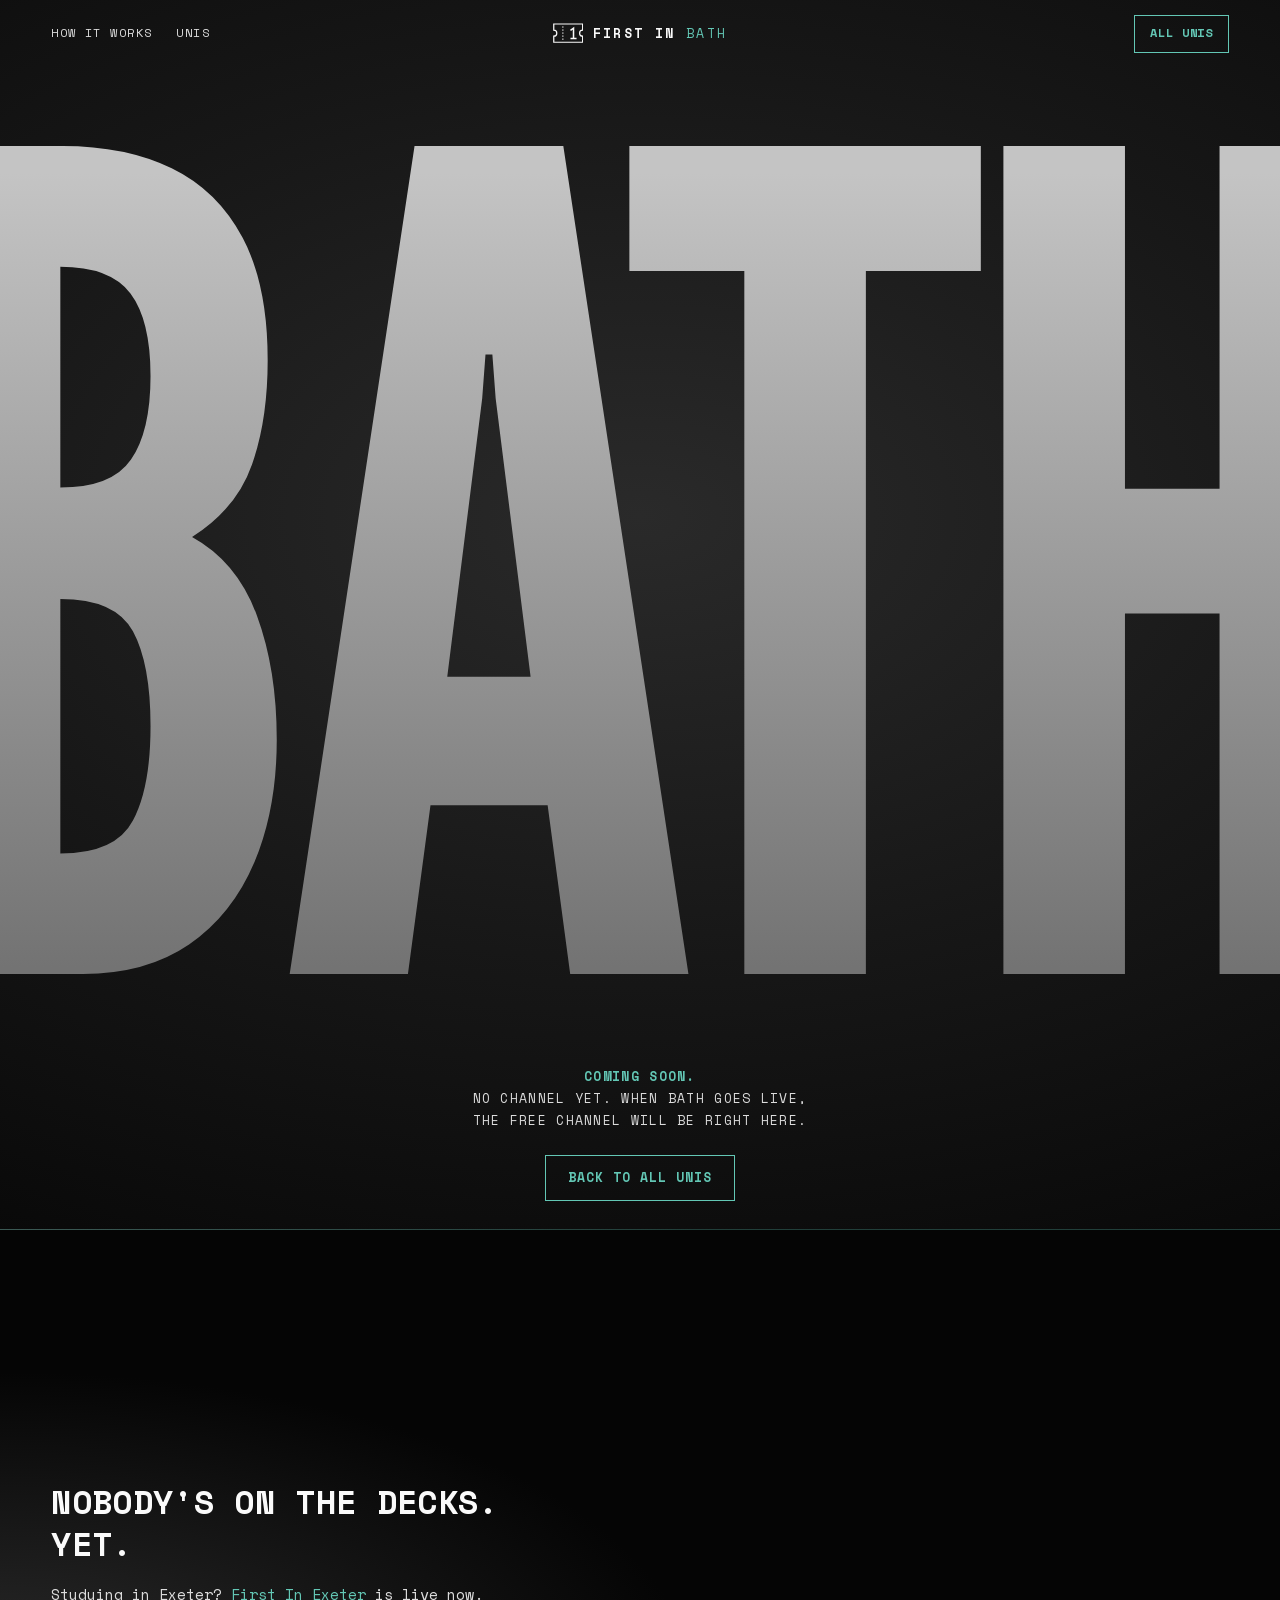
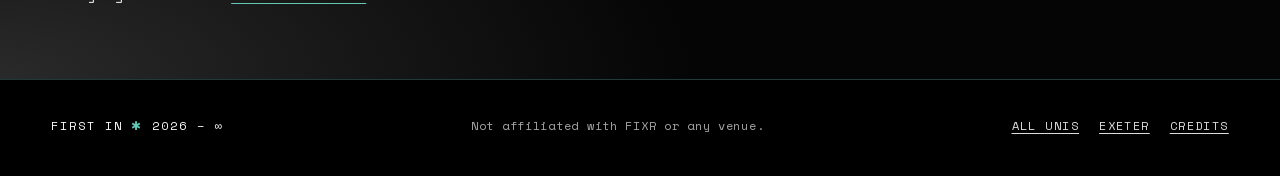
==== bath/index.html @ 1afda3da "First In website: home, Exeter, Bristol and Bath (coming soon), credits Singularity-inspired static " ====
<!doctype html>
<html lang="en-GB">
<head>
  <meta charset="utf-8">
  <meta name="viewport" content="width=device-width, initial-scale=1">
  <title>First In Bath – Coming soon</title>
  <meta name="description" content="First In ticket-drop alerts for Bath student nights are coming soon. Live now in Exeter.">
  <meta name="theme-color" content="#171717">
  <meta property="og:type" content="website">
  <meta property="og:site_name" content="First In">
  <meta property="og:locale" content="en_GB">
  <meta property="og:title" content="First In Bath – Coming soon">
  <meta property="og:description" content="Ticket-drop alerts for Bath student nights. Not live yet.">
  <meta name="twitter:card" content="summary">
  <link rel="icon" href="../assets/favicon.svg" type="image/svg+xml">
  <link rel="apple-touch-icon" href="../assets/apple-touch-icon.png">
  <link rel="preload" href="../assets/fonts/league-gothic-latin.woff2" as="font" type="font/woff2" crossorigin>
  <link rel="preload" href="../assets/fonts/space-mono-400-latin.woff2" as="font" type="font/woff2" crossorigin>
  <link rel="preload" href="../assets/fonts/space-mono-700-latin.woff2" as="font" type="font/woff2" crossorigin>
  <link rel="stylesheet" href="../assets/css/style.css">
  <script src="../assets/js/main.js" defer></script>
</head>
<body class="theme-bath page-bath">
  <header class="site-header">
    <a class="skip" href="#main">Skip to content</a>
    <nav class="site-nav" aria-label="Primary">
      <a href="../#how">How it works</a>
      <a href="../#unis">Unis</a>
    </nav>
    <a class="wordmark" href="../">
      <svg class="logo" viewBox="0 0 40 26" width="30" height="20" aria-hidden="true" focusable="false"><path d="M1 1H39V9A4 4 0 0 0 39 17V25H1V17A4 4 0 0 0 1 9Z" fill="none" stroke="currentColor" stroke-width="1.6"/><path d="M13 4V22" fill="none" stroke="currentColor" stroke-width="1.2" stroke-dasharray="2 2"/><path d="M23 9.5L27 6.5V20M23 20H31" fill="none" stroke="currentColor" stroke-width="2"/></svg>
      <span>First In <span class="wordmark__sub">Bath</span></span>
    </a>
    <a class="btn btn--small site-header__cta" href="../#unis">All unis</a>
  </header>

  <main id="main">
    <section class="hero hero--actions" aria-labelledby="hero-title">
      <div class="hero__stage">
        <h1 class="hero__word" id="hero-title"><span class="visually-hidden">First In </span>Bath</h1>
      </div>
      <p class="hero__tag"><strong>Coming soon.</strong> No channel yet. When Bath goes live, the free channel will be right here.</p>
      <div class="hero__actions">
        <a class="btn" href="../">Back to all unis</a>
      </div>
      <div class="hero__meta">
        <p>51° 22′ 52″ N / 2° 21′ 32″ W</p>
        <p>Status: coming soon</p>
        <p>On Telegram</p>
      </div>
    </section>

    <section class="band band--plain" aria-label="Not live yet">
      <div class="band__text">
        <p class="band__line">Nobody's on the decks.<br>Yet.</p>
        <p class="band__sub">Studying in Exeter? <a href="../exeter/">First In Exeter</a> is live now.</p>
      </div>
    </section>
  </main>

  <footer class="site-footer">
    <p class="site-footer__mark">First In <span class="star" aria-hidden="true">✱</span> 2026 – ∞</p>
    <p>Not affiliated with FIXR or any venue.</p>
    <nav aria-label="Footer">
      <ul>
        <li><a href="../">All unis</a></li>
        <li><a href="../exeter/">Exeter</a></li>
        <li><a href="../credits/">Credits</a></li>
      </ul>
    </nav>
  </footer>
</body>
</html>
---- assets/css/style.css ----
/* ==========================================================================
   First In - shared stylesheet
   One file for every page. Each page picks its palette with a body class:
     (none)          neutral monochrome (home, credits, 404)
     .theme-exeter   forest green, brass, ivory
     .theme-bristol  monochrome + Bristol-blue accent
     .theme-bath     monochrome + spa-water accent
   ========================================================================== */

/* ---------- Fonts (self-hosted, SIL OFL 1.1 - see assets/fonts/) ---------- */

@font-face {
  font-family: "League Gothic";
  src: url("../fonts/league-gothic-latin.woff2") format("woff2");
  font-weight: 400;
  font-style: normal;
  font-display: swap;
}

@font-face {
  font-family: "Space Mono";
  src: url("../fonts/space-mono-400-latin.woff2") format("woff2");
  font-weight: 400;
  font-style: normal;
  font-display: swap;
}

@font-face {
  font-family: "Space Mono";
  src: url("../fonts/space-mono-700-latin.woff2") format("woff2");
  font-weight: 700;
  font-style: normal;
  font-display: swap;
}

/* ---------- Tokens ---------- */

:root {
  --font-display: "League Gothic", "Oswald", "Impact", "Arial Narrow", sans-serif;
  --font-mono: "Space Mono", ui-monospace, "SF Mono", Menlo, Consolas, monospace;

  /* neutral palette */
  --black: #000;
  --dark: #171717;
  --grey: #dcdcdc;
  --paper: #fafafa;
  --white: #fff;

  /* dark surfaces */
  --bg: var(--dark);
  --bg-glow: #2a2a2a;
  --bg-deep: #050505;
  --footer-bg: var(--black);
  --fg: var(--grey);          /* 13:1 on #171717 */
  --fg-strong: var(--paper);
  --fg-muted: #a3a3a3;        /* 7.1:1 on #171717 */
  --accent: var(--paper);     /* buttons, numbers, small labels on dark */
  --rule: rgba(220, 220, 220, 0.28);
  --rule-strong: rgba(220, 220, 220, 0.6);
  --focus: var(--paper);
  --header-solid: rgba(23, 23, 23, 0.94);
  --shade: 0, 0, 0;           /* rgb triplet for photo overlays */

  /* the giant hero word */
  --word-top: #c4c4c4;
  --word-bottom: #737373;     /* lowest stop still 3.8:1 on #171717 (large text) */

  /* light section */
  --light-bg: var(--paper);
  --light-fg: var(--black);
  --light-muted: #4a4a4a;     /* 8.5:1 on #fafafa */
  --light-accent: var(--black);

  /* photo treatment: neutral = plain greyscale */
  --duo-mid: transparent;
  --duo-hi: transparent;
  --duo-lo: transparent;

  --gutter: clamp(1rem, 4vw, 3.5rem);
  --section-pad: clamp(4.5rem, 11vw, 10rem);
  --header-h: 4.25rem;
}

.theme-exeter {
  --bg: #10261a;
  --bg-glow: #1f4a33;
  --bg-deep: #07140d;
  --footer-bg: #07140d;
  --fg: #f3eee2;              /* 13.8:1 on #10261a */
  --fg-strong: #f3eee2;
  --fg-muted: #c9c2ae;        /* 9.0:1 */
  --accent: #c9a86a;          /* brass, 7.1:1 on #10261a */
  --rule: rgba(201, 168, 106, 0.38);
  --rule-strong: rgba(201, 168, 106, 0.8);
  --focus: #c9a86a;
  --header-solid: rgba(16, 38, 26, 0.95);
  --shade: 7, 20, 13;
  --word-top: #e2c992;
  --word-bottom: #93754a;     /* 3.7:1 on #10261a (large text) */
  --light-bg: #f3eee2;
  --light-fg: #10261a;        /* 13.8:1 on ivory */
  --light-muted: #34463a;     /* 8.7:1 on ivory */
  --light-accent: #7a5e2f;    /* dark brass, 5.2:1 on ivory */
  --duo-mid: #1f4a33;
  --duo-hi: #f1e3c2;
  --duo-lo: #0e2117;
}

.theme-bristol {
  --accent: #8aa2ff;          /* Bristol blue (glass), 7.4:1 on #171717 */
  --rule: rgba(138, 162, 255, 0.3);
  --rule-strong: rgba(138, 162, 255, 0.75);
  --focus: #8aa2ff;
  --light-accent: #2c4fd6;
  --duo-mid: #3c4870;
  --duo-hi: #eceef4;
  --duo-lo: #0c0f18;
}

.theme-bath {
  --accent: #63c7b5;          /* spa water, 8.8:1 on #171717 */
  --rule: rgba(99, 199, 181, 0.3);
  --rule-strong: rgba(99, 199, 181, 0.75);
  --focus: #63c7b5;
  --light-accent: #1f7a6c;
  --duo-mid: #3b625b;
  --duo-hi: #ecf3f1;
  --duo-lo: #0a1412;
}

/* ---------- Base ---------- */

*,
*::before,
*::after {
  box-sizing: border-box;
}

html {
  -webkit-text-size-adjust: 100%;
  text-size-adjust: 100%;
}

@media (prefers-reduced-motion: no-preference) {
  html {
    scroll-behavior: smooth;
  }
}

body {
  margin: 0;
  background: var(--bg);
  color: var(--fg);
  font-family: var(--font-mono);
  font-size: 0.875rem;
  line-height: 1.65;
  overflow-x: hidden;
  overflow-x: clip;
  -webkit-font-smoothing: antialiased;
  -moz-osx-font-smoothing: grayscale;
}

@media (min-width: 1200px) {
  body {
    font-size: 0.9375rem;
  }
}

img,
svg {
  display: block;
  max-width: 100%;
}

img {
  height: auto;
}

a {
  color: inherit;
  text-underline-offset: 0.22em;
  text-decoration-thickness: 1px;
}

a:hover {
  text-decoration-thickness: 2px;
}

:focus-visible {
  outline: 2px solid var(--focus);
  outline-offset: 3px;
}

p {
  margin: 0 0 1em;
}

h1,
h2,
h3 {
  margin: 0;
  font-weight: 400;
}

[id] {
  scroll-margin-top: calc(var(--header-h) + 1rem);
}

.visually-hidden {
  position: absolute !important;
  width: 1px;
  height: 1px;
  padding: 0;
  margin: -1px;
  overflow: hidden;
  clip: rect(0 0 0 0);
  white-space: nowrap;
  border: 0;
}

.skip {
  position: absolute;
  left: var(--gutter);
  top: 0.75rem;
  z-index: 100;
  padding: 0.6rem 1rem;
  background: var(--fg-strong);
  color: var(--bg);
  font-size: 0.8125rem;
  text-transform: uppercase;
  letter-spacing: 0.08em;
  text-decoration: none;
}

/* hidden until focused (clipped, not moved off-screen, so the header's
   backdrop blur can't pick it up) */
.skip:not(:focus) {
  clip-path: inset(50%);
  width: 1px;
  height: 1px;
  padding: 0;
  overflow: hidden;
  white-space: nowrap;
}

/* ---------- Type ---------- */

.display {
  font-family: var(--font-display);
  font-weight: 400; /* League Gothic ships one (already heavy) weight */
  font-synthesis: none;
  text-transform: uppercase;
  letter-spacing: -0.03em;
  line-height: 1;
  font-size: clamp(3.4rem, 8vw, 9.5rem);
  color: var(--fg-strong);
}

.label {
  font-size: 0.75rem;
  text-transform: uppercase;
  letter-spacing: 0.14em;
  color: var(--fg-muted);
}

.mono-upper {
  text-transform: uppercase;
  letter-spacing: 0.06em;
}

/* ---------- Buttons ---------- */

.btn {
  --btn-fg: var(--accent);
  --btn-bg: var(--bg);
  display: inline-flex;
  align-items: center;
  justify-content: center;
  gap: 0.6em;
  min-height: 2.875rem;
  padding: 0.8rem 1.35rem;
  border: 1px solid var(--btn-fg);
  border-radius: 0;
  background: transparent;
  color: var(--btn-fg);
  font-family: var(--font-mono);
  font-size: 0.8125rem;
  font-weight: 700;
  line-height: 1.2;
  text-transform: uppercase;
  letter-spacing: 0.08em;
  text-decoration: none;
  text-align: center;
  cursor: pointer;
  transition: background-color 0.2s ease, color 0.2s ease;
}

.btn:hover,
.btn:focus-visible {
  background: var(--btn-fg);
  color: var(--btn-bg);
}

.btn--small {
  min-height: 2.375rem;
  padding: 0.55rem 0.9rem;
  font-size: 0.75rem;
}

.btn--block {
  display: flex;
  width: 100%;
}

.btn--quiet {
  --btn-fg: var(--fg);
}

/* ---------- Header ---------- */

.site-header {
  position: absolute;
  inset: 0 0 auto 0;
  z-index: 50;
  display: grid;
  grid-template-columns: 1fr auto 1fr;
  align-items: center;
  gap: 1rem;
  min-height: var(--header-h);
  padding: 0.75rem var(--gutter);
  color: var(--fg);
  border-bottom: 1px solid transparent;
  transition: background-color 0.3s ease, border-color 0.3s ease;
}

/* With JS the header sticks to the top and turns solid once you scroll.
   Without JS it simply scrolls away with the hero. */
.js .site-header {
  position: fixed;
}

.site-header.is-solid {
  background: var(--header-solid);
  border-bottom-color: var(--rule);
  -webkit-backdrop-filter: blur(8px);
  backdrop-filter: blur(8px);
}

.site-nav {
  display: flex;
  gap: 1.5rem;
  font-size: 0.75rem;
  text-transform: uppercase;
  letter-spacing: 0.12em;
}

.site-nav a {
  text-decoration: none;
  padding: 0.35rem 0;
  border-bottom: 1px solid transparent;
}

.site-nav a:hover,
.site-nav a[aria-current="page"] {
  border-bottom-color: currentColor;
}

.wordmark {
  display: inline-flex;
  align-items: center;
  gap: 0.6rem;
  justify-self: center;
  padding: 0.35rem 0;
  color: var(--fg-strong);
  font-size: 0.8125rem;
  font-weight: 700;
  text-transform: uppercase;
  letter-spacing: 0.18em;
  text-decoration: none;
  white-space: nowrap;
}

.wordmark .logo {
  width: 1.9rem;
  height: auto;
  flex: none;
}

.wordmark__sub {
  color: var(--accent);
  font-weight: 400;
}

.site-header__cta {
  justify-self: end;
}

@media (max-width: 760px) {
  .site-header {
    grid-template-columns: 1fr auto;
  }

  .site-nav {
    display: none;
  }

  .wordmark {
    justify-self: start;
  }
}

@media (max-width: 400px) {
  .wordmark {
    letter-spacing: 0.12em;
    font-size: 0.75rem;
  }

  .wordmark .logo {
    width: 1.6rem;
  }
}

/* ---------- Hero ---------- */

.hero {
  position: relative;
  display: grid;
  grid-template-rows: 1fr auto auto;
  min-height: 100vh;
  min-height: 100svh;
  padding: calc(var(--header-h) + 0.5rem) 0 1.75rem;
  overflow: hidden;
  background:
    radial-gradient(120% 75% at 50% 42%, var(--bg-glow) 0%, var(--bg) 48%, var(--bg-deep) 100%);
  isolation: isolate;
}

.hero__stage {
  display: flex;
  align-items: center;
  justify-content: center; /* an over-wide child overflows equally both sides */
  min-width: 0;
}

.hero__word {
  flex: none;
  margin: 0;
  font-family: var(--font-display);
  font-weight: 400;
  font-synthesis: none;
  /* purely width-driven so the word always bleeds off both edges. It is never
     shrunk to fit the height: on wide, short screens the hero just runs past
     the fold (the tagline sits below it) rather than losing the crop */
  font-size: var(--hero-size, 55vw);
  translate: var(--hero-nudge, 0) 0;
  line-height: 0.86;
  letter-spacing: -0.03em;
  text-transform: uppercase;
  white-space: nowrap;
  color: var(--word-bottom);
  background: linear-gradient(180deg, var(--word-top) 10%, var(--word-bottom) 92%);
  -webkit-background-clip: text;
  background-clip: text;
  -webkit-text-fill-color: transparent;
  user-select: none;
}

@media (prefers-reduced-motion: no-preference) {
  .hero__word {
    animation: drift 26s ease-in-out infinite alternate;
  }
}

/* each word overflows ~5vw per side, so a 2vw drift keeps both edges cropped */
@keyframes drift {
  from {
    transform: translateX(-2vw);
  }
  to {
    transform: translateX(2vw);
  }
}

.hero__tag {
  max-width: 34rem;
  margin: 1.25rem auto 0;
  padding: 0 var(--gutter);
  text-align: center;
  font-size: 0.8125rem;
  line-height: 1.7;
  text-transform: uppercase;
  letter-spacing: 0.1em;
  color: var(--fg);
  text-wrap: balance;
}

.hero__tag strong {
  display: block;
  color: var(--accent);
  font-weight: 700;
}

.hero__actions {
  display: flex;
  flex-wrap: wrap;
  justify-content: center;
  gap: 0.75rem;
  margin-top: 1.5rem;
  padding: 0 var(--gutter);
}

.hero__meta {
  display: flex;
  flex-wrap: wrap;
  justify-content: space-between;
  gap: 0.5rem 2rem;
  margin-top: 2.5rem;
  padding: 0 var(--gutter);
  font-size: 0.6875rem;
  text-transform: uppercase;
  letter-spacing: 0.14em;
  color: var(--fg-muted);
}

.hero__meta p {
  margin: 0;
}

/* Page-specific hero sizes, measured from League Gothic's glyph widths
   (incl. -0.03em tracking) so each word's ink is ~108-110% of the viewport
   width. --hero-nudge centres the ink rather than the advance box (the first
   letter's left side bearing is wider than the last one's right), so both
   edges crop by the same amount. */
.page-home    { --hero-size: 55vw;  --hero-nudge: -0.015em; }
.page-exeter  { --hero-size: 59vw;  --hero-nudge: -0.025em; }
.page-bristol { --hero-size: 54vw;  --hero-nudge: -0.033em; }
.page-bath    { --hero-size: 88vw;  --hero-nudge: -0.015em; }
.page-404     { --hero-size: 112vw; --hero-nudge: -0.016em; }

/* On short landscape screens drop the meta row so the hero stays compact */
@media (min-aspect-ratio: 1/1) and (max-height: 1000px) {
  .hero__meta {
    display: none;
  }
}

/* Portrait phones: the word is width-bound, so trim the empty height around it */
@media (max-aspect-ratio: 3/4) {
  .hero {
    min-height: 0;
    padding-top: calc(var(--header-h) + 16vh);
    padding-bottom: 9vh;
  }

  /* coming-soon and 404 heroes carry a button: keep it above the fold */
  .hero--actions {
    padding-top: calc(var(--header-h) + 6vh);
  }

  .hero__tag {
    margin-top: 2.25rem;
  }
}

@media (max-width: 600px) {
  .hero__tag {
    letter-spacing: 0.05em;
  }

  .hero__meta {
    justify-content: center;
    text-align: center;
  }
}

/* ---------- Photos: greyscale by default, duotone where a palette says so ---------- */

.ph {
  position: relative;
  overflow: hidden;
  background: var(--duo-mid, transparent);
  isolation: isolate;
}

.ph img {
  width: 100%;
  height: 100%;
  object-fit: cover;
  filter: grayscale(1) contrast(1.08);
}

.ph--plain img {
  filter: none;
}

.ph--duo img {
  mix-blend-mode: luminosity;
  filter: grayscale(1) contrast(1.12) brightness(1.04);
}

/* highlights pushed toward the light tone, shadows lifted to the dark tone */
.ph--duo::before,
.ph--duo::after {
  content: "";
  position: absolute;
  inset: 0;
  pointer-events: none;
}

.ph--duo::before {
  background: var(--duo-hi);
  mix-blend-mode: multiply;
}

.ph--duo::after {
  background: var(--duo-lo);
  mix-blend-mode: lighten;
}

/* ---------- Full-bleed photo band ---------- */

.band {
  position: relative;
  display: grid;
  align-items: end;
  min-height: 88vh;
  min-height: 88svh;
  color: var(--fg-strong);
  background: var(--bg-deep);
}

.band__media {
  position: absolute;
  inset: 0;
}

.band__media img {
  object-position: var(--pos, 50% 50%);
}

.band::after {
  content: "";
  position: absolute;
  inset: 0;
  background:
    linear-gradient(0deg, rgba(var(--shade), 0.92) 0%, rgba(var(--shade), 0.6) 32%, rgba(var(--shade), 0) 68%),
    linear-gradient(90deg, rgba(var(--shade), 0.55) 0%, rgba(var(--shade), 0) 60%);
  pointer-events: none;
}

/* Coming-soon pages: no photo, just the line on a dark panel */
.band--plain {
  min-height: 50vh;
  min-height: 50svh;
  border-top: 1px solid var(--rule);
  background: radial-gradient(75% 95% at 0% 100%, var(--bg-glow) 0%, var(--bg-deep) 72%);
}

.band--plain::after {
  content: none;
}

.band__text {
  position: relative;
  z-index: 1;
  max-width: 44rem;
  padding: 0 var(--gutter) clamp(2.5rem, 8vh, 6rem);
}

.band__line {
  margin: 0 0 1.1rem;
  font-size: clamp(1.35rem, 2.6vw, 2.25rem);
  line-height: 1.25;
  text-transform: uppercase;
  letter-spacing: 0.01em;
  font-weight: 700;
  text-wrap: balance;
}

.band__sub {
  max-width: 30rem;
  margin: 0;
  color: var(--fg);
  text-wrap: pretty;
}

.band__sub a {
  color: var(--accent);
}

/* ---------- Editorial section + collage ---------- */

.editorial {
  position: relative;
  display: grid;
  grid-template-columns: minmax(0, 5fr) minmax(0, 6fr);
  gap: clamp(2rem, 6vw, 6rem);
  align-items: center;
  padding: var(--section-pad) var(--gutter);
}

.editorial__text {
  position: relative;
  z-index: 2;
}

.editorial__rule {
  position: relative;
  height: 1px;
  margin: clamp(1.75rem, 3.5vw, 3rem) 0;
  /* runs across the gap and under the collage */
  width: calc(100% + clamp(2rem, 6vw, 6rem) + 18%);
  background: var(--rule-strong);
  z-index: -1;
}

.steps {
  list-style: none;
  margin: 0;
  padding: 0;
  display: grid;
  gap: 1.75rem;
  max-width: 30rem;
}

.steps li {
  display: grid;
  grid-template-columns: 3rem 1fr;
  align-items: baseline;
}

.steps__n {
  color: var(--accent);
  font-size: 0.75rem;
  letter-spacing: 0.1em;
}

.steps h3 {
  margin: 0 0 0.35rem;
  font-size: 0.8125rem;
  font-weight: 700;
  text-transform: uppercase;
  letter-spacing: 0.08em;
  color: var(--fg-strong);
}

.steps p {
  margin: 0;
  color: var(--fg-muted);
  text-wrap: pretty;
}

.steps p + p {
  margin-top: 0.5rem;
}

.steps a {
  color: var(--accent);
}

.editorial__note {
  max-width: 30rem;
  margin: 2.25rem 0 0;
  padding-left: 3rem;
  color: var(--fg-muted);
  font-size: 0.8125rem;
  text-wrap: pretty;
}

.editorial__note a {
  color: var(--accent);
}

/* above .editorial__text (z-index 2) so the rule tucks under the photos */
.collage {
  position: relative;
  z-index: 3;
  aspect-ratio: 1 / 1.08;
  margin: 0;
}

.collage .ph {
  position: absolute;
  margin: 0;
  box-shadow: 0 1.5rem 3rem rgba(0, 0, 0, 0.35);
}

.collage__a {
  top: 0;
  left: 12%;
  width: 54%;
  aspect-ratio: 4 / 5;
}

.collage__b {
  top: 21%;
  right: 0;
  width: 44%;
  aspect-ratio: 3 / 4;
  z-index: 2;
}

.coords {
  position: absolute;
  left: 4%;
  bottom: 3%;
  z-index: 4;
  display: grid;
  place-content: center;
  width: clamp(9.5rem, 19vw, 17.5rem);
  aspect-ratio: 1;
  margin: 0;
  border: 1px solid var(--rule-strong);
  border-radius: 50%;
  background: rgba(var(--shade), 0.66);
  -webkit-backdrop-filter: blur(3px);
  backdrop-filter: blur(3px);
  text-align: center;
  font-size: clamp(0.6875rem, 0.95vw, 0.875rem);
  line-height: 1.6;
  letter-spacing: 0.08em;
  color: var(--fg-strong);
}

.coords__label {
  display: block;
  margin-bottom: 0.4rem;
  font-size: max(0.75rem, 0.85em);
  text-transform: uppercase;
  letter-spacing: 0.16em;
  color: var(--accent);
}

.coords span {
  display: block;
}

@media (max-width: 760px) {
  .editorial {
    grid-template-columns: 1fr;
  }

  .editorial__rule {
    width: calc(100% + var(--gutter));
  }

  .collage {
    aspect-ratio: 1 / 1.05;
    margin-top: 1rem;
  }

  .collage__a {
    left: 0;
    width: 68%;
    aspect-ratio: 4 / 4.6;
  }

  .collage__b {
    top: 30%;
    width: 46%;
  }

  .coords {
    bottom: 0;
    width: 9.5rem;
    font-size: 0.6875rem;
  }
}

/* ---------- Divider ---------- */

.divider {
  margin: 0;
  padding: 0 0 var(--section-pad);
  border: 0;
  height: auto;
  overflow: visible;
  text-align: center;
  color: var(--accent);
}

.divider::before {
  content: "* * *";
  display: block;
  font-family: var(--font-display);
  font-size: clamp(3.25rem, 6vw, 6rem);
  line-height: 1;
  letter-spacing: 0.5em;
  padding-left: 0.5em; /* balance the trailing letter-space so it centres */
}

/* ---------- Light section + cards ---------- */

.light {
  --accent: var(--light-fg);
  --fg: var(--light-fg);
  --fg-strong: var(--light-fg);
  --fg-muted: var(--light-muted);
  --focus: var(--light-fg);
  --bg: var(--light-bg);
  background: var(--light-bg);
  color: var(--light-fg);
  padding: var(--section-pad) var(--gutter);
}

.light__head {
  display: grid;
  grid-template-columns: minmax(0, 1fr) minmax(0, 22rem);
  gap: 1.5rem 4rem;
  align-items: end;
  margin-bottom: clamp(2.5rem, 6vw, 5rem);
}

.light__head .display {
  font-size: clamp(3.6rem, 9vw, 10.5rem);
}

.light__intro {
  margin: 0;
  color: var(--light-muted);
  text-wrap: pretty;
}

.light__foot {
  max-width: 44rem;
  margin: clamp(2rem, 4vw, 3rem) 0 0;
  color: var(--light-muted);
  font-size: 0.8125rem;
  text-wrap: pretty;
}

@media (max-width: 760px) {
  .light__head {
    grid-template-columns: 1fr;
  }
}

.cards {
  list-style: none;
  margin: 0;
  padding: 0;
  display: grid;
  grid-template-columns: repeat(auto-fit, minmax(min(100%, 17rem), 1fr));
  gap: clamp(1rem, 2vw, 1.75rem);
}

.cards--two {
  grid-template-columns: repeat(auto-fit, minmax(min(100%, 22rem), 1fr));
  max-width: 64rem;
}

.card {
  --card-accent: var(--light-accent);
  display: flex;
  flex-direction: column;
  border: 1px solid var(--light-fg);
  background: var(--light-bg);
}

.card__media {
  aspect-ratio: 4 / 3;
  border-bottom: 1px solid var(--light-fg);
}

/* coming-soon cards: no photo yet, just the city's coordinates in outline */
.card__panel {
  container-type: inline-size;
  display: flex;
  flex-direction: column;
  justify-content: center;
  align-items: center;
  overflow: hidden;
  background: var(--card-accent);
  /* a touch darker, so the live Exeter photo stays the strongest card */
  background: color-mix(in srgb, var(--card-accent) 82%, #000);
  color: var(--light-bg);
  font-family: var(--font-display);
  font-weight: 400;
  font-synthesis: none;
  line-height: 0.95;
  letter-spacing: 0.01em;
  white-space: nowrap;
  user-select: none;
}

.card__panel span {
  font-size: 4.5rem;
  font-size: 19cqi;
}

@supports (-webkit-text-stroke: 1px) {
  .card__panel {
    color: transparent;
    -webkit-text-stroke: 1px var(--light-bg);
  }
}

.card__body {
  display: flex;
  flex: 1;
  flex-direction: column;
  gap: 0.9rem;
  padding: 1.5rem 1.5rem 1.6rem;
}

.card__top {
  display: flex;
  justify-content: space-between;
  align-items: center;
  gap: 1rem;
}

.card__title {
  font-family: var(--font-display);
  font-weight: 400;
  font-synthesis: none;
  font-size: clamp(2.75rem, 4.4vw, 4rem);
  line-height: 1;
  letter-spacing: -0.03em;
  text-transform: uppercase;
}

.card__coords {
  margin: 0;
  font-size: 0.6875rem;
  letter-spacing: 0.08em;
  color: var(--light-muted);
  text-align: right;
}

.status {
  display: inline-flex;
  align-items: center;
  gap: 0.55em;
  align-self: flex-start;
  margin: 0;
  padding: 0.3rem 0.6rem;
  border: 1px solid var(--card-accent);
  color: var(--card-accent);
  font-size: 0.6875rem;
  font-weight: 700;
  text-transform: uppercase;
  letter-spacing: 0.14em;
  line-height: 1.3;
}

.status::before {
  content: "";
  width: 0.5rem;
  height: 0.5rem;
  border: 1px solid currentColor;
}

.status--live {
  background: var(--card-accent);
  border-color: var(--card-accent);
  color: var(--light-bg);
}

.status--live::before {
  background: currentColor;
}

.card__text {
  margin: 0;
  color: var(--light-muted);
  text-wrap: pretty;
}

.card__list {
  list-style: none;
  margin: 0;
  padding: 0;
  border-top: 1px solid var(--light-fg);
}

.card__list li {
  padding: 0.6rem 0;
  border-bottom: 1px solid color-mix(in srgb, var(--light-fg) 22%, transparent);
}

.card__price {
  margin: 0.25rem 0 0;
  font-family: var(--font-display);
  font-weight: 400;
  font-synthesis: none;
  font-size: clamp(4.5rem, 8vw, 7rem);
  line-height: 0.9;
  letter-spacing: -0.03em;
}

.card__price small {
  font-family: var(--font-mono);
  font-size: 0.8125rem;
  letter-spacing: 0.06em;
  text-transform: uppercase;
  color: var(--light-muted);
  margin-left: 0.4rem;
}

.card__kicker {
  margin: 0;
  font-size: 0.75rem;
  font-weight: 700;
  text-transform: uppercase;
  letter-spacing: 0.14em;
  color: var(--card-accent);
}

.card__actions {
  margin-top: auto;
  padding-top: 0.6rem;
}

/* per-uni accents on the home page cards, so each palette shows */
.card--exeter {
  --card-accent: #183a28;
  --duo-mid: #1f4a33;
  --duo-hi: #f1e3c2;
  --duo-lo: #0e2117;
}

.card--bristol {
  --card-accent: #2c4fd6;     /* 6.2:1 on #fafafa */
  --duo-mid: #3c4870;
  --duo-hi: #eceef4;
  --duo-lo: #0c0f18;
}

.card--bath {
  --card-accent: #1f7a6c;     /* 5.0:1 on #fafafa */
  --duo-mid: #3b625b;
  --duo-hi: #ecf3f1;
  --duo-lo: #0a1412;
}

/* ---------- Credits page ---------- */

.page-intro {
  padding: calc(var(--header-h) + clamp(3rem, 8vw, 7rem)) var(--gutter) clamp(2rem, 5vw, 4rem);
  background:
    radial-gradient(90% 60% at 50% 0%, var(--bg-glow) 0%, var(--bg) 60%);
}

.page-intro .display {
  font-size: clamp(4.5rem, 16vw, 15rem);
}

.page-intro p {
  max-width: 40rem;
  margin-top: 1.5rem;
  color: var(--fg-muted);
}

.credits {
  padding: 0 var(--gutter) var(--section-pad);
}

.credits h2 {
  margin: clamp(3rem, 6vw, 5rem) 0 1.5rem;
  font-size: clamp(2.6rem, 5vw, 4.5rem);
}

.credit-list {
  list-style: none;
  margin: 0;
  padding: 0;
  border-top: 1px solid var(--rule-strong);
}

.credit {
  display: grid;
  grid-template-columns: 7.5rem minmax(0, 1fr);
  gap: 1.25rem 1.75rem;
  align-items: start;
  padding: 1.5rem 0;
  border-bottom: 1px solid var(--rule);
}

.credit .ph {
  aspect-ratio: 1;
}

.credit h3 {
  margin: 0 0 0.5rem;
  font-size: 0.875rem;
  font-weight: 700;
  color: var(--fg-strong);
}

.credit dl {
  display: grid;
  grid-template-columns: max-content minmax(0, 1fr);
  gap: 0.2rem 1rem;
  margin: 0;
  color: var(--fg-muted);
  font-size: 0.8125rem;
}

.credit dt {
  text-transform: uppercase;
  letter-spacing: 0.1em;
  font-size: 0.6875rem;
  padding-top: 0.15rem;
}

.credit dd {
  margin: 0;
  color: var(--fg);
  overflow-wrap: anywhere;
}

.credit--font {
  grid-template-columns: minmax(0, 1fr);
}

.credits__note {
  max-width: 44rem;
  margin-top: 1.5rem;
  color: var(--fg-muted);
  font-size: 0.8125rem;
}

@media (max-width: 480px) {
  .credit {
    grid-template-columns: 4.5rem minmax(0, 1fr);
    gap: 1rem;
  }

  .credit dl {
    grid-template-columns: minmax(0, 1fr);
  }

  .credit dt {
    padding-top: 0.5rem;
  }
}

/* ---------- Footer ---------- */

.site-footer {
  display: grid;
  grid-template-columns: repeat(3, minmax(0, auto));
  justify-content: space-between;
  align-items: center;
  gap: 1rem 2rem;
  padding: 2.25rem var(--gutter) 2.5rem;
  background: var(--footer-bg);
  color: var(--fg-muted);
  font-size: 0.75rem;
  letter-spacing: 0.06em;
  border-top: 1px solid var(--rule);
}

.site-footer p {
  margin: 0;
}

.site-footer__mark {
  color: var(--fg-strong);
  text-transform: uppercase;
  letter-spacing: 0.16em;
}

.site-footer__mark .star {
  color: var(--accent);
}

.site-footer nav ul {
  display: flex;
  flex-wrap: wrap;
  gap: 0.5rem 1.25rem;
  margin: 0;
  padding: 0;
  list-style: none;
  text-transform: uppercase;
  letter-spacing: 0.12em;
}

.site-footer nav a {
  color: var(--fg);
}

@media (max-width: 900px) {
  .site-footer {
    grid-template-columns: 1fr;
    justify-content: start;
  }
}

/* ---------- Reduced motion ---------- */

@media (prefers-reduced-motion: reduce) {
  *,
  *::before,
  *::after {
    animation: none !important;
    transition: none !important;
  }
}
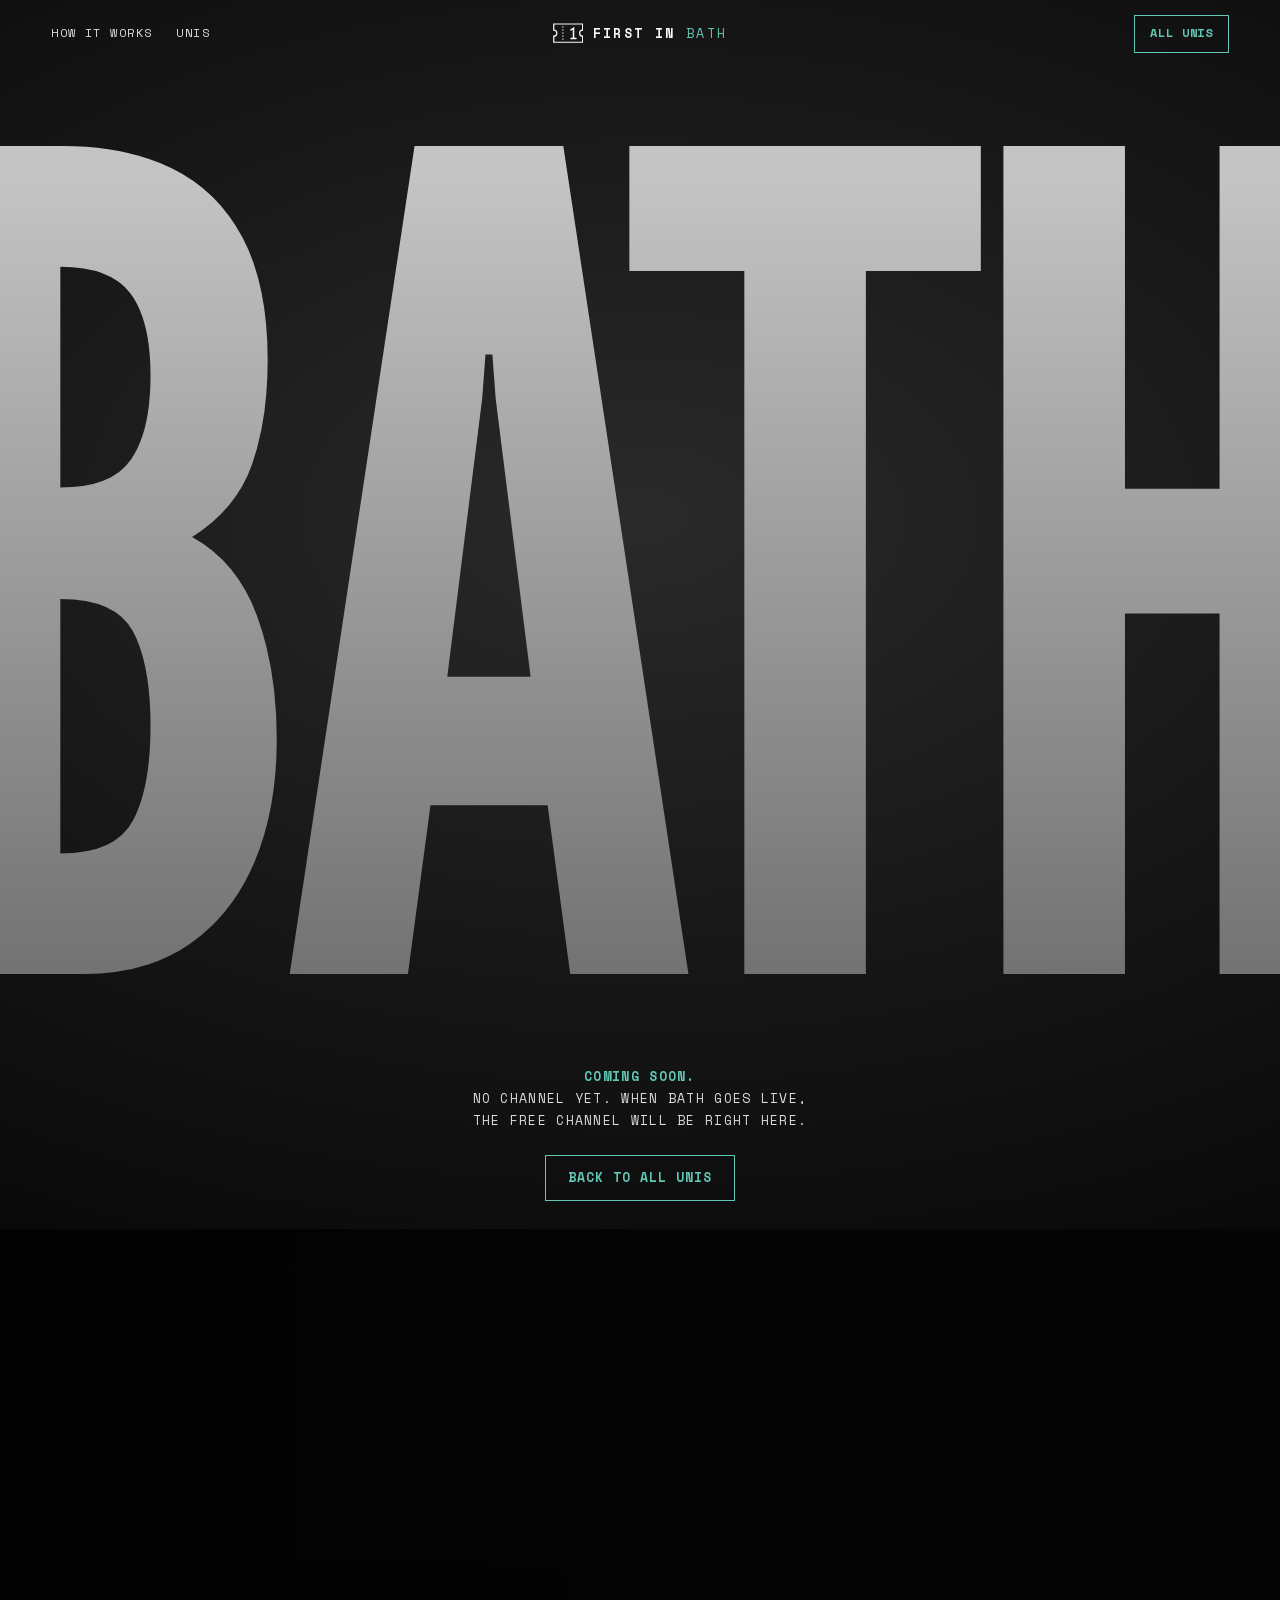
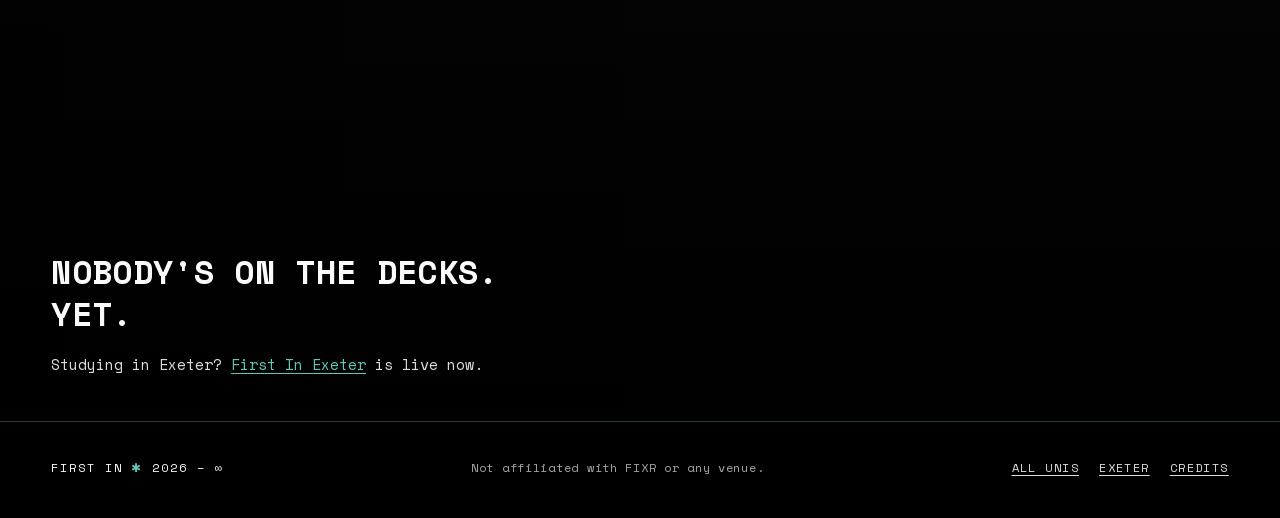
==== commit b3235736: "Owner's wording, Bristol and Bath photos, Squarespace-style scroll fades - Exeter: "TP Wednesday sel" ====
--- a/bath/index.html
+++ b/bath/index.html
@@ -17,6 +17,7 @@
   <link rel="preload" href="../assets/fonts/league-gothic-latin.woff2" as="font" type="font/woff2" crossorigin>
   <link rel="preload" href="../assets/fonts/space-mono-400-latin.woff2" as="font" type="font/woff2" crossorigin>
   <link rel="preload" href="../assets/fonts/space-mono-700-latin.woff2" as="font" type="font/woff2" crossorigin>
+  <script>document.documentElement.classList.add('fx')</script>
   <link rel="stylesheet" href="../assets/css/style.css">
   <script src="../assets/js/main.js" defer></script>
 </head>
@@ -50,7 +51,13 @@
       </div>
     </section>
 
-    <section class="band band--plain" aria-label="Not live yet">
+    <section class="band" aria-label="Not live yet">
+      <div class="band__media ph ph--duo" style="--pos: 52% 45%">
+        <img src="../assets/img/bath-abbey-900.jpg"
+             srcset="../assets/img/bath-abbey-900.jpg 900w, ../assets/img/bath-abbey.jpg 1400w"
+             sizes="(max-aspect-ratio: 1/1) 132vh, 100vw" width="900" height="596" loading="lazy" decoding="async"
+             alt="Bath Abbey above Parade Gardens on a sunny day">
+      </div>
       <div class="band__text">
         <p class="band__line">Nobody's on the decks.<br>Yet.</p>
         <p class="band__sub">Studying in Exeter? <a href="../exeter/">First In Exeter</a> is live now.</p>
--- a/assets/css/style.css
+++ b/assets/css/style.css
@@ -316,6 +316,19 @@
   --btn-fg: var(--fg);
 }
 
+/* filled: the main call to action */
+.btn--solid {
+  background: var(--btn-fg);
+  color: var(--btn-bg);
+}
+
+.btn--solid:hover,
+.btn--solid:focus-visible {
+  background: var(--fg-strong);
+  border-color: var(--fg-strong);
+  color: var(--btn-bg);
+}
+
 /* ---------- Header ---------- */
 
 .site-header {
@@ -393,6 +406,7 @@
 
 .site-header__cta {
   justify-self: end;
+  white-space: nowrap;
 }
 
 @media (max-width: 760px) {
@@ -617,6 +631,13 @@
   mix-blend-mode: lighten;
 }
 
+/* the bright, hazy skies in the Bath and Bristol bands clip under the stronger
+   contrast above and pick up a pink/grey cast, so they get a softer curve */
+.theme-bath .band__media img,
+.theme-bristol .band__media img {
+  filter: grayscale(1) contrast(1.06) brightness(0.97);
+}
+
 /* ---------- Full-bleed photo band ---------- */
 
 .band {
@@ -648,18 +669,6 @@
   pointer-events: none;
 }
 
-/* Coming-soon pages: no photo, just the line on a dark panel */
-.band--plain {
-  min-height: 50vh;
-  min-height: 50svh;
-  border-top: 1px solid var(--rule);
-  background: radial-gradient(75% 95% at 0% 100%, var(--bg-glow) 0%, var(--bg-deep) 72%);
-}
-
-.band--plain::after {
-  content: none;
-}
-
 .band__text {
   position: relative;
   z-index: 1;
@@ -686,6 +695,29 @@
 
 .band__sub a {
   color: var(--accent);
+}
+
+/* Exeter band: a big display headline with a brass line under it */
+.band__line--display {
+  font-family: var(--font-display);
+  font-weight: 400;
+  font-synthesis: none;
+  font-size: clamp(2.9rem, 7.4vw, 7.4rem);
+  line-height: 0.92;
+  letter-spacing: -0.03em;
+  text-shadow: 0 2px 18px rgba(var(--shade, 0, 0, 0), 0.55);
+}
+
+.band__sub--accent {
+  color: var(--accent);
+  font-weight: 700;
+  text-transform: uppercase;
+  letter-spacing: 0.08em;
+  text-wrap: balance;
+}
+
+.band:has(.band__line--display) .band__text {
+  max-width: 70rem;
 }
 
 /* ---------- Editorial section + collage ---------- */
@@ -758,17 +790,49 @@
   color: var(--accent);
 }
 
+.steps a.btn {
+  color: var(--btn-fg);
+}
+
+.steps a.btn--solid {
+  color: var(--btn-bg);
+}
+
+.steps a.btn:hover,
+.steps a.btn:focus-visible {
+  color: var(--btn-bg);
+}
+
+.steps p.steps__cta {
+  margin-top: 1rem;
+}
+
+.steps p.steps__small {
+  margin-top: 0.6rem;
+  font-size: 0.75rem;
+  text-wrap: balance;
+}
+
 .editorial__note {
   max-width: 30rem;
   margin: 2.25rem 0 0;
   padding-left: 3rem;
   color: var(--fg-muted);
   font-size: 0.8125rem;
-  text-wrap: pretty;
+  text-wrap: balance;
 }
 
 .editorial__note a {
   color: var(--accent);
+}
+
+.editorial__note strong {
+  display: block;
+  margin-bottom: 0.35rem;
+  color: var(--fg-strong);
+  font-size: 0.8125rem;
+  text-transform: uppercase;
+  letter-spacing: 0.08em;
 }
 
 /* above .editorial__text (z-index 2) so the rule tucks under the photos */
@@ -913,6 +977,7 @@
 
 .light__head .display {
   font-size: clamp(3.6rem, 9vw, 10.5rem);
+  text-wrap: balance;
 }
 
 .light__intro {
@@ -949,6 +1014,25 @@
   max-width: 64rem;
 }
 
+/* tablets: two columns, and an odd last card spans the row (photo left, text
+   right) instead of sitting alone next to an empty gap */
+@media (min-width: 600px) and (max-width: 939.98px) {
+  .cards:not(.cards--two) {
+    grid-template-columns: repeat(2, minmax(0, 1fr));
+  }
+
+  .cards:not(.cards--two) > .card:last-child:nth-child(odd) {
+    grid-column: 1 / -1;
+    flex-direction: row;
+  }
+
+  .cards:not(.cards--two) > .card:last-child:nth-child(odd) .card__media {
+    flex: 0 0 calc(50% - clamp(1rem, 2vw, 1.75rem) / 2);
+    border-bottom: 0;
+    border-right: 1px solid var(--light-fg);
+  }
+}
+
 .card {
   --card-accent: var(--light-accent);
   display: flex;
@@ -960,39 +1044,6 @@
 .card__media {
   aspect-ratio: 4 / 3;
   border-bottom: 1px solid var(--light-fg);
-}
-
-/* coming-soon cards: no photo yet, just the city's coordinates in outline */
-.card__panel {
-  container-type: inline-size;
-  display: flex;
-  flex-direction: column;
-  justify-content: center;
-  align-items: center;
-  overflow: hidden;
-  background: var(--card-accent);
-  /* a touch darker, so the live Exeter photo stays the strongest card */
-  background: color-mix(in srgb, var(--card-accent) 82%, #000);
-  color: var(--light-bg);
-  font-family: var(--font-display);
-  font-weight: 400;
-  font-synthesis: none;
-  line-height: 0.95;
-  letter-spacing: 0.01em;
-  white-space: nowrap;
-  user-select: none;
-}
-
-.card__panel span {
-  font-size: 4.5rem;
-  font-size: 19cqi;
-}
-
-@supports (-webkit-text-stroke: 1px) {
-  .card__panel {
-    color: transparent;
-    -webkit-text-stroke: 1px var(--light-bg);
-  }
 }
 
 .card__body {
@@ -1076,6 +1127,7 @@
 
 .card__list li {
   padding: 0.6rem 0;
+  text-wrap: pretty;
   border-bottom: 1px solid color-mix(in srgb, var(--light-fg) 22%, transparent);
 }
 
@@ -1190,7 +1242,7 @@
 
 .credit dl {
   display: grid;
-  grid-template-columns: max-content minmax(0, 1fr);
+  grid-template-columns: 7rem minmax(0, 1fr);
   gap: 0.2rem 1rem;
   margin: 0;
   color: var(--fg-muted);
@@ -1298,3 +1350,76 @@
     transition: none !important;
   }
 }
+
+/* ---------- Scroll fades (Squarespace-style) ----------
+   main.js tags sections with .fade as the page loads and toggles .is-in as they
+   enter and leave the screen, so things fade in on the way down and again on the
+   way back up. Nothing is hidden without JS: only main.js adds .fade, and .fx
+   (set by a one-line script in each page's <head>, so the hero can fade in from
+   the first paint) only drives the animations. None of it runs for people who
+   turn motion down, or when printing. */
+
+@media screen and (prefers-reduced-motion: no-preference) {
+  .band {
+    overflow: hidden;   /* photos start slightly zoomed while fading in */
+  }
+
+  .fx .fade {
+    opacity: 0;
+    translate: 0 1.75rem;
+    transition:
+      opacity 0.9s cubic-bezier(0.2, 0.65, 0.25, 1),
+      translate 1.1s cubic-bezier(0.2, 0.65, 0.25, 1),
+      scale 1.6s cubic-bezier(0.2, 0.65, 0.25, 1);
+  }
+
+  .fx .fade.is-in {
+    opacity: 1;
+    translate: none;
+    transition-delay: var(--fade-delay, 0s);
+  }
+
+  /* photos: a gentle zoom-out as they fade in, no slide */
+  .fx .fade--photo {
+    translate: none;
+    scale: 1.06;
+  }
+
+  .fx .fade--photo.is-in {
+    scale: 1;
+  }
+
+  /* the thin rule draws itself across */
+  .fx .fade--line {
+    translate: none;
+    scale: 0 1;
+    transform-origin: left center;
+  }
+
+  .fx .fade--line.is-in {
+    scale: 1 1;
+  }
+
+  /* the hero fades up on load */
+  .fx .hero__word {
+    animation:
+      hero-in 1.4s cubic-bezier(0.2, 0.65, 0.25, 1) both,
+      drift 26s ease-in-out 1.4s infinite alternate backwards;
+  }
+
+  .fx .hero__tag,
+  .fx .hero__actions,
+  .fx .hero__meta {
+    animation: hero-up 1.1s cubic-bezier(0.2, 0.65, 0.25, 1) 0.45s both;
+  }
+}
+
+@keyframes hero-in {
+  from { opacity: 0; }
+  to { opacity: 1; }
+}
+
+@keyframes hero-up {
+  from { opacity: 0; translate: 0 1.25rem; }
+  to { opacity: 1; translate: none; }
+}
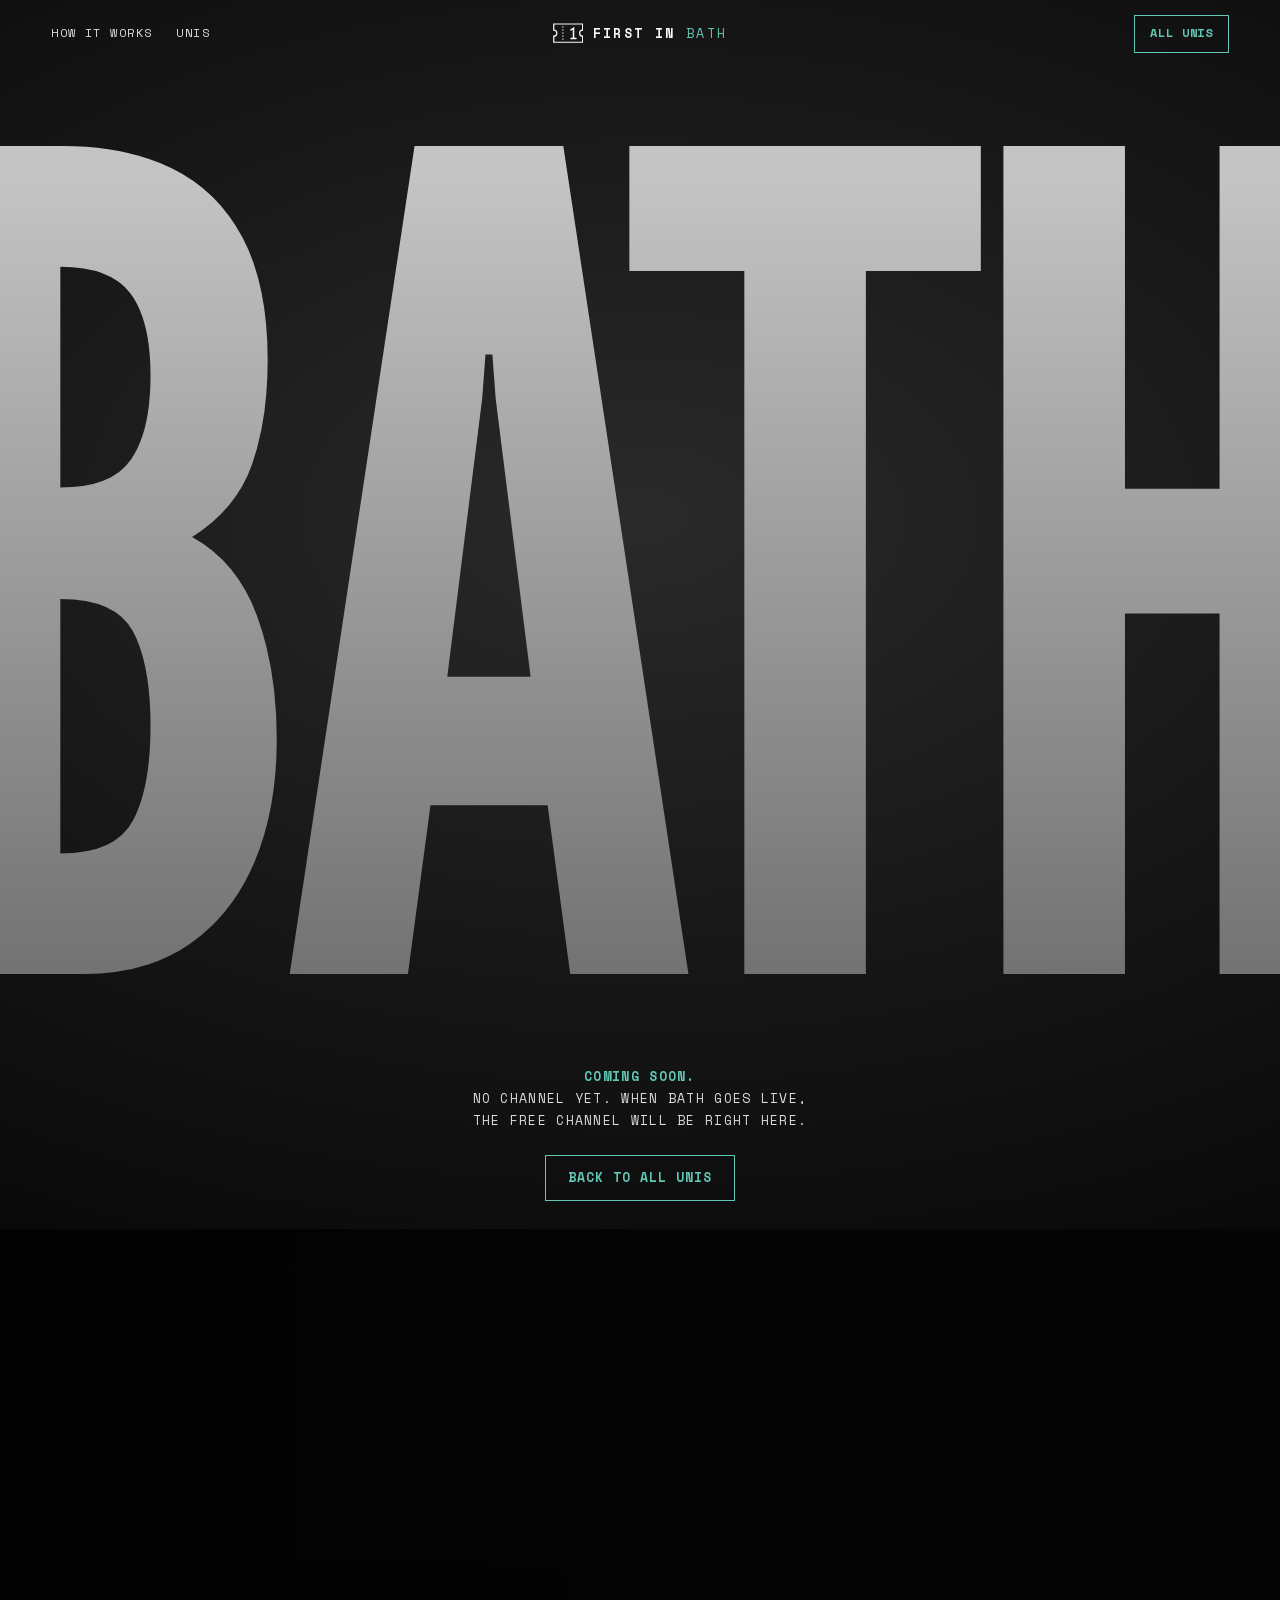
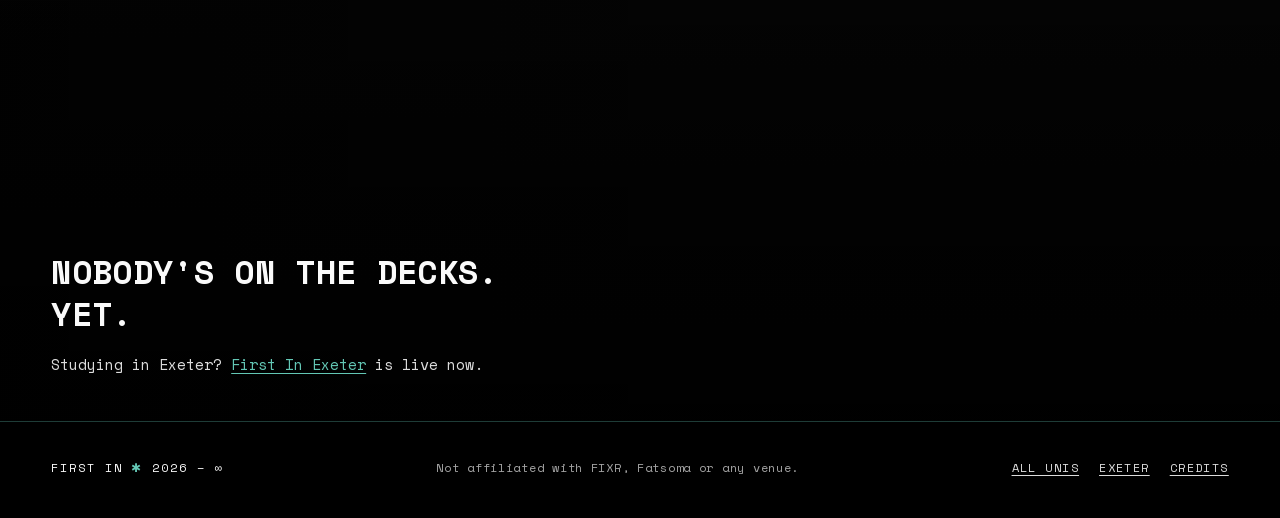
==== commit 39298f12: "Home: faster hero, resale tagline, crowd photos; Exeter: drop the title - Home hero word scrolls fas" ====
--- a/bath/index.html
+++ b/bath/index.html
@@ -67,7 +67,7 @@
 
   <footer class="site-footer">
     <p class="site-footer__mark">First In <span class="star" aria-hidden="true">✱</span> 2026 – ∞</p>
-    <p>Not affiliated with FIXR or any venue.</p>
+    <p>Not affiliated with FIXR, Fatsoma or any venue.</p>
     <nav aria-label="Footer">
       <ul>
         <li><a href="../">All unis</a></li>
--- a/assets/css/style.css
+++ b/assets/css/style.css
@@ -481,7 +481,7 @@
 
 @media (prefers-reduced-motion: no-preference) {
   .hero__word {
-    animation: drift 26s ease-in-out infinite alternate;
+    animation: drift 9s ease-in-out infinite alternate;
   }
 }
 
@@ -669,6 +669,14 @@
   pointer-events: none;
 }
 
+/* opening band (Exeter page): darken the top too, so the header reads over a bright sky */
+.band--lead::after {
+  background:
+    linear-gradient(180deg, rgba(var(--shade), 0.75) 0%, rgba(var(--shade), 0) 9rem),
+    linear-gradient(0deg, rgba(var(--shade), 0.92) 0%, rgba(var(--shade), 0.6) 32%, rgba(var(--shade), 0) 68%),
+    linear-gradient(90deg, rgba(var(--shade), 0.55) 0%, rgba(var(--shade), 0) 60%);
+}
+
 .band__text {
   position: relative;
   z-index: 1;
@@ -699,6 +707,7 @@
 
 /* Exeter band: a big display headline with a brass line under it */
 .band__line--display {
+  margin-top: 0;
   font-family: var(--font-display);
   font-weight: 400;
   font-synthesis: none;
@@ -1404,7 +1413,20 @@
   .fx .hero__word {
     animation:
       hero-in 1.4s cubic-bezier(0.2, 0.65, 0.25, 1) both,
-      drift 26s ease-in-out 1.4s infinite alternate backwards;
+      drift 9s ease-in-out 1.4s infinite alternate backwards;
+  }
+
+  /* Exeter page has no hero: its opening photo band fades in on load instead */
+  .fx .band--lead .band__media {
+    animation: lead-photo 1.8s cubic-bezier(0.2, 0.65, 0.25, 1) both;
+  }
+
+  .fx .band--lead .band__text > * {
+    animation: hero-up 1.1s cubic-bezier(0.2, 0.65, 0.25, 1) 0.35s both;
+  }
+
+  .fx .band--lead .band__text > * + * {
+    animation-delay: 0.6s;
   }
 
   .fx .hero__tag,
@@ -1419,6 +1441,11 @@
   to { opacity: 1; }
 }
 
+@keyframes lead-photo {
+  from { opacity: 0; scale: 1.06; }
+  to { opacity: 1; scale: 1; }
+}
+
 @keyframes hero-up {
   from { opacity: 0; translate: 0 1.25rem; }
   to { opacity: 1; translate: none; }
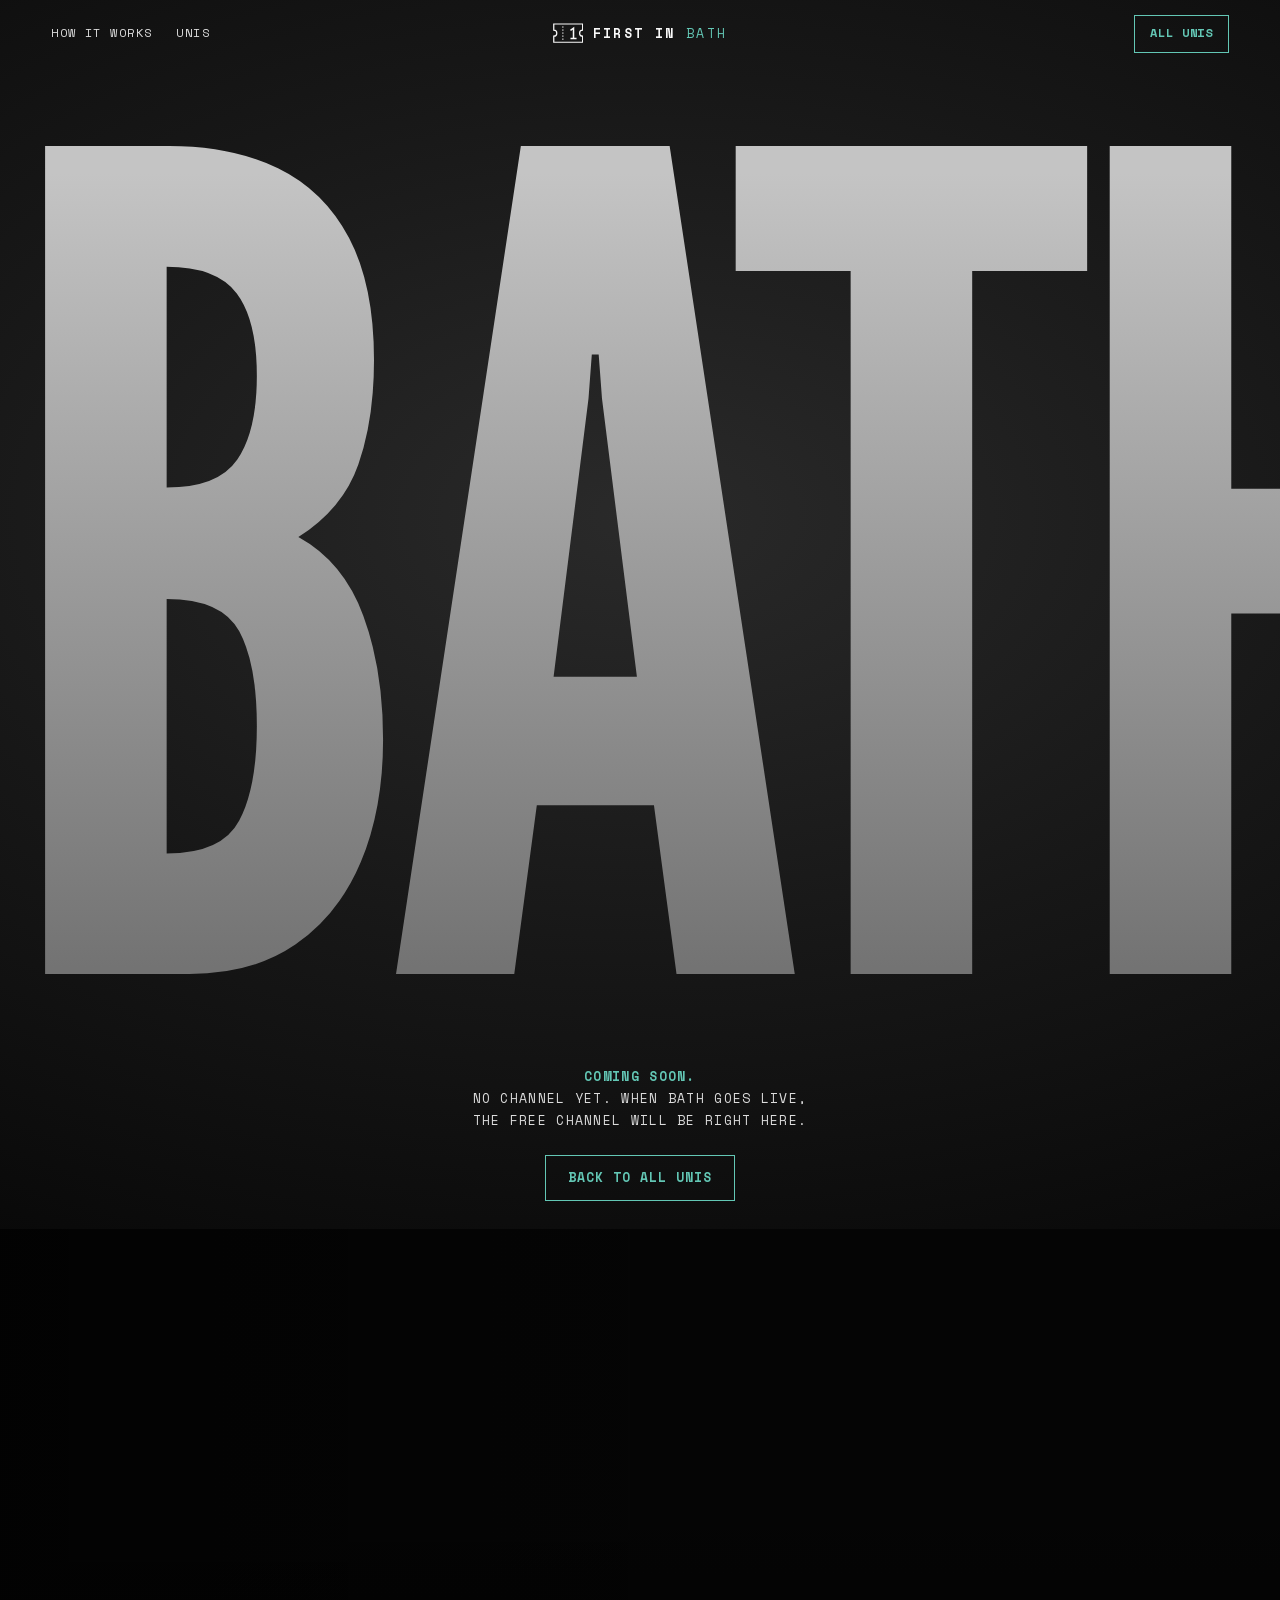
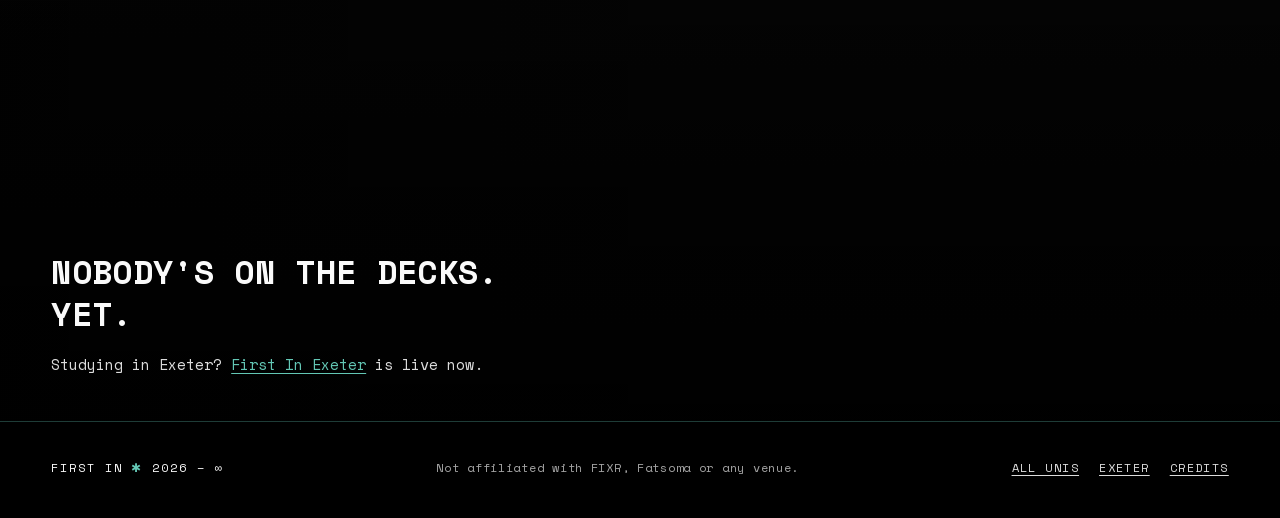
==== commit e84447b1: "Hero word is now a left-scrolling marquee; Exeter collage gets the club photo - Hero: three copies o" ====
--- a/bath/index.html
+++ b/bath/index.html
@@ -38,7 +38,7 @@
   <main id="main">
     <section class="hero hero--actions" aria-labelledby="hero-title">
       <div class="hero__stage">
-        <h1 class="hero__word" id="hero-title"><span class="visually-hidden">First In </span>Bath</h1>
+        <h1 class="hero__word" id="hero-title"><span class="visually-hidden">First In Bath</span><span class="hero__track" aria-hidden="true"><span>Bath</span><span>Bath</span><span>Bath</span></span></h1>
       </div>
       <p class="hero__tag"><strong>Coming soon.</strong> No channel yet. When Bath goes live, the free channel will be right here.</p>
       <div class="hero__actions">
--- a/assets/css/style.css
+++ b/assets/css/style.css
@@ -452,8 +452,9 @@
 .hero__stage {
   display: flex;
   align-items: center;
-  justify-content: center; /* an over-wide child overflows equally both sides */
+  justify-content: flex-start; /* the marquee track starts at the left edge */
   min-width: 0;
+  overflow: hidden;
 }
 
 .hero__word {
@@ -462,36 +463,43 @@
   font-family: var(--font-display);
   font-weight: 400;
   font-synthesis: none;
-  /* purely width-driven so the word always bleeds off both edges. It is never
-     shrunk to fit the height: on wide, short screens the hero just runs past
-     the fold (the tagline sits below it) rather than losing the crop */
+  /* purely width-driven so the word always bleeds off both edges */
   font-size: var(--hero-size, 55vw);
-  translate: var(--hero-nudge, 0) 0;
   line-height: 0.86;
   letter-spacing: -0.03em;
   text-transform: uppercase;
   white-space: nowrap;
+  user-select: none;
+}
+
+/* the word runs as a marquee: three copies in a row, sliding left forever.
+   --hero-speed is the time for one copy to pass; smaller = faster */
+.hero__track {
+  display: flex;
+  width: max-content;
+}
+
+.hero__track > span {
+  padding-right: 0.22em;
   color: var(--word-bottom);
   background: linear-gradient(180deg, var(--word-top) 10%, var(--word-bottom) 92%);
   -webkit-background-clip: text;
   background-clip: text;
   -webkit-text-fill-color: transparent;
-  user-select: none;
 }
 
 @media (prefers-reduced-motion: no-preference) {
-  .hero__word {
-    animation: drift 9s ease-in-out infinite alternate;
-  }
-}
-
-/* each word overflows ~5vw per side, so a 2vw drift keeps both edges cropped */
-@keyframes drift {
+  .hero__track {
+    animation: marquee var(--hero-speed, 11s) linear infinite;
+  }
+}
+
+@keyframes marquee {
   from {
-    transform: translateX(-2vw);
+    transform: translateX(0);
   }
   to {
-    transform: translateX(2vw);
+    transform: translateX(-33.3333%);
   }
 }
 
@@ -1411,9 +1419,7 @@
 
   /* the hero fades up on load */
   .fx .hero__word {
-    animation:
-      hero-in 1.4s cubic-bezier(0.2, 0.65, 0.25, 1) both,
-      drift 9s ease-in-out 1.4s infinite alternate backwards;
+    animation: hero-in 1.4s cubic-bezier(0.2, 0.65, 0.25, 1) both;
   }
 
   /* Exeter page has no hero: its opening photo band fades in on load instead */
